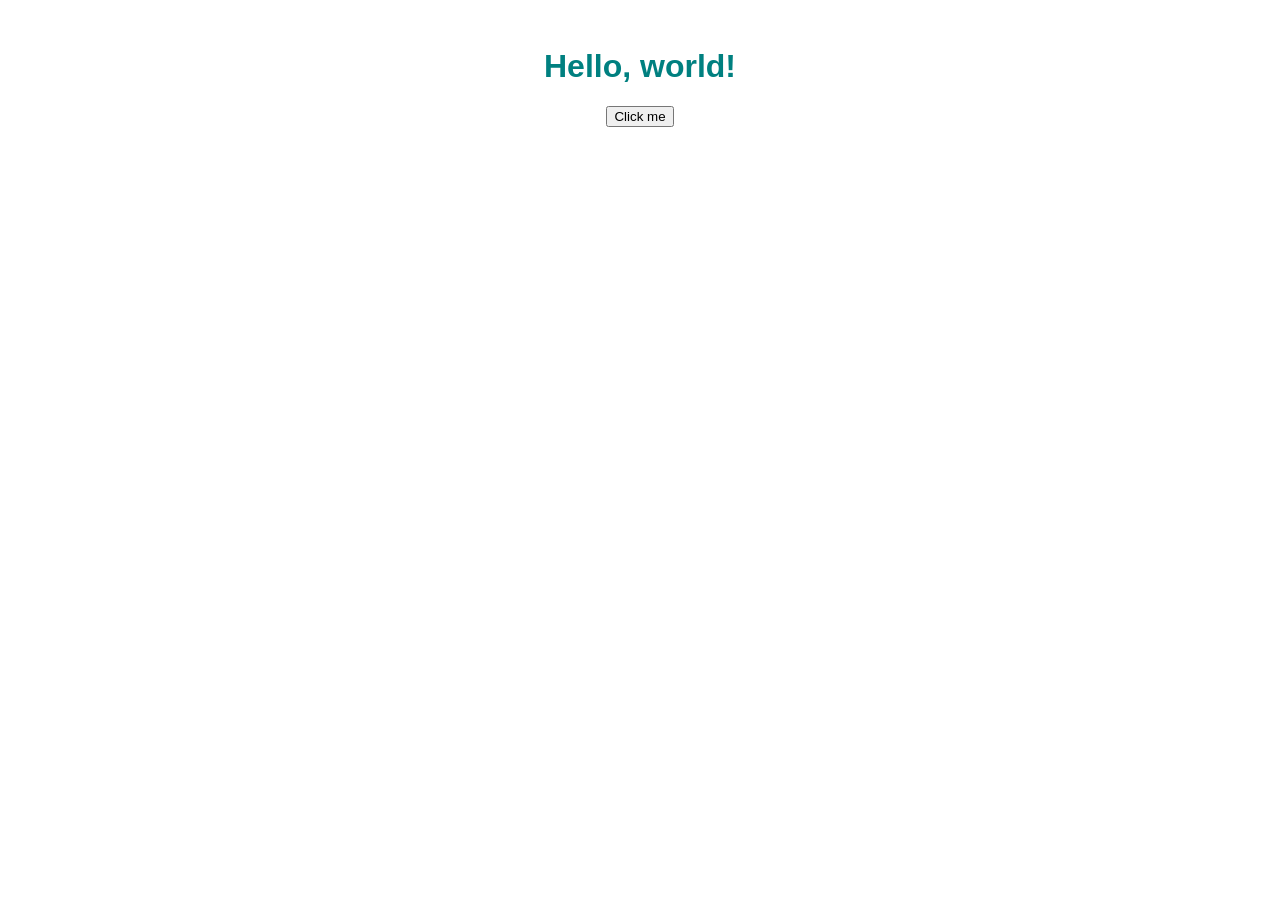
==== index.html @ bd636cb5 "Initial website" ====
<!DOCTYPE html>
<html lang="en">
<head>
  <meta charset="UTF-8" />
  <meta name="viewport" content="width=device-width, initial-scale=1" />
  <title>My First Site</title>
  <link rel="stylesheet" href="style.css" />
</head>
<body>
  <h1>Hello, world!</h1>
  <button id="btn">Click me</button>
  <script src="script.js"></script>
</body>
</html>
---- style.css ----
body { font-family: sans-serif; text-align: center; margin-top: 3rem; }
h1 { color: teal; }
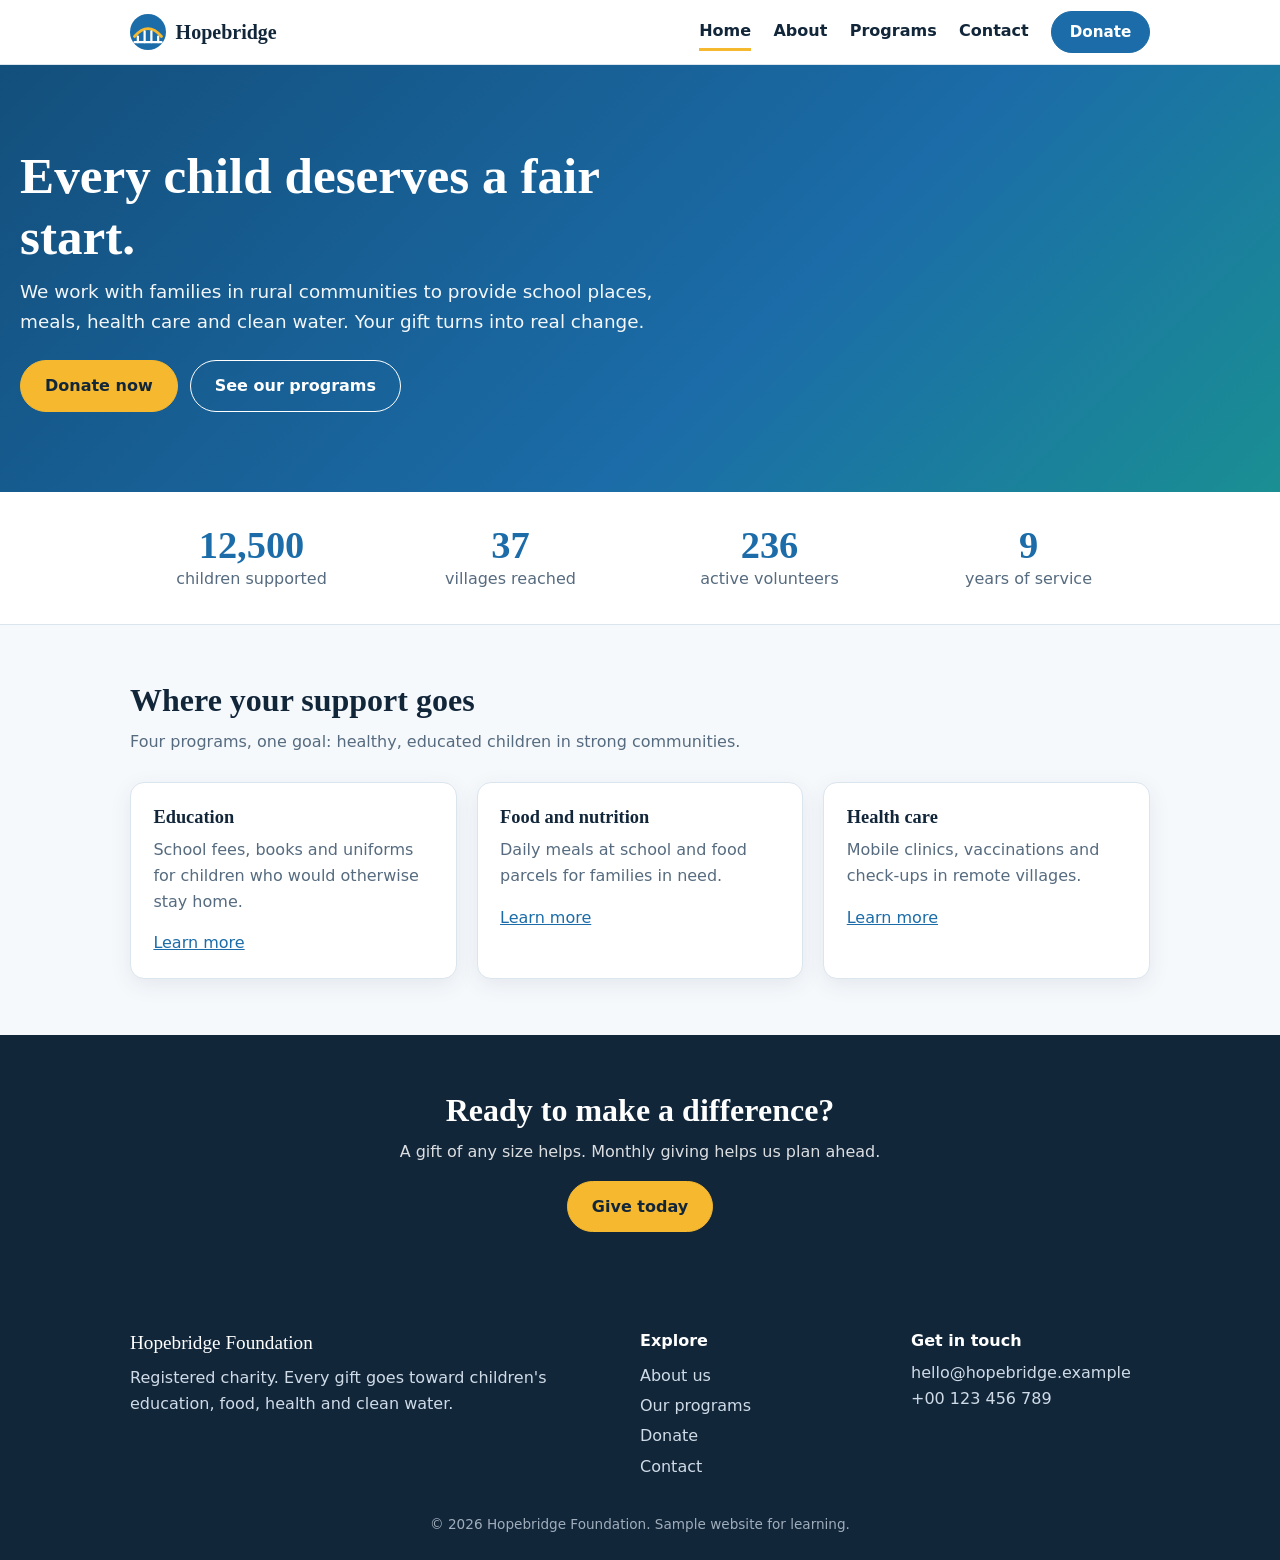
==== commit 9edfb323: "Updated website" ====
--- a/index.html
+++ b/index.html
@@ -3,12 +3,90 @@
 <head>
   <meta charset="UTF-8" />
   <meta name="viewport" content="width=device-width, initial-scale=1" />
-  <title>My First Site</title>
-  <link rel="stylesheet" href="style.css" />
+  <title>Home | Hopebridge Foundation</title>
+  <meta name="description" content="Hopebridge Foundation helps children and families get education, food, health care and clean water." />
+  <link rel="icon" href="images/logo.svg" type="image/svg+xml" />
+  <link rel="stylesheet" href="css/style.css" />
 </head>
 <body>
-  <h1>Hello, world!</h1>
-  <button id="btn">Click me</button>
-  <script src="script.js"></script>
+  <a class="skip" href="#main">Skip to content</a>
+  <header class="site-header">
+    <div class="wrap nav-bar">
+      <a class="brand" href="index.html"><img src="images/logo.svg" alt="" width="36" height="36" /><span>Hopebridge</span></a>
+      <button class="nav-toggle" type="button" aria-expanded="false" aria-controls="nav">Menu</button>
+      <nav id="nav" class="nav" aria-label="Main">
+        <a href="index.html" aria-current="page">Home</a>
+        <a href="about.html">About</a>
+        <a href="programs.html">Programs</a>
+        <a href="contact.html">Contact</a>
+        <a class="btn small" href="donate.html">Donate</a>
+      </nav>
+    </div>
+  </header>
+
+  <main id="main">
+    <section class="hero">
+      <div class="wrap hero-inner">
+        <h1>Every child deserves a fair start.</h1>
+        <p class="lead">We work with families in rural communities to provide school places, meals, health care and clean water. Your gift turns into real change.</p>
+        <div class="btn-row">
+          <a class="btn" href="donate.html">Donate now</a>
+          <a class="btn ghost" href="programs.html">See our programs</a>
+        </div>
+      </div>
+    </section>
+
+    <section class="stats" aria-label="Our impact">
+      <div class="wrap stat-grid">
+        <div><p class="stat-num" data-count="12500">0</p><p>children supported</p></div>
+        <div><p class="stat-num" data-count="38">0</p><p>villages reached</p></div>
+        <div><p class="stat-num" data-count="240">0</p><p>active volunteers</p></div>
+        <div><p class="stat-num" data-count="9">0</p><p>years of service</p></div>
+      </div>
+    </section>
+
+    <section class="section">
+      <div class="wrap">
+        <h2>Where your support goes</h2>
+        <p class="section-intro">Four programs, one goal: healthy, educated children in strong communities.</p>
+        <div class="card-grid">
+          <article class="card"><h3>Education</h3><p>School fees, books and uniforms for children who would otherwise stay home.</p><a href="programs.html#education">Learn more</a></article>
+          <article class="card"><h3>Food and nutrition</h3><p>Daily meals at school and food parcels for families in need.</p><a href="programs.html#food">Learn more</a></article>
+          <article class="card"><h3>Health care</h3><p>Mobile clinics, vaccinations and check-ups in remote villages.</p><a href="programs.html#health">Learn more</a></article>
+        </div>
+      </div>
+    </section>
+
+    <section class="cta">
+      <div class="wrap">
+        <h2>Ready to make a difference?</h2>
+        <p>A gift of any size helps. Monthly giving helps us plan ahead.</p>
+        <a class="btn sun" href="donate.html">Give today</a>
+      </div>
+    </section>
+  </main>
+
+  <footer class="site-footer">
+    <div class="wrap footer-grid">
+      <div>
+        <p class="footer-brand">Hopebridge Foundation</p>
+        <p>Registered charity. Every gift goes toward children's education, food, health and clean water.</p>
+      </div>
+      <div>
+        <p class="footer-title">Explore</p>
+        <a href="about.html">About us</a>
+        <a href="programs.html">Our programs</a>
+        <a href="donate.html">Donate</a>
+        <a href="contact.html">Contact</a>
+      </div>
+      <div>
+        <p class="footer-title">Get in touch</p>
+        <p>hello@hopebridge.example<br />+00 123 456 789</p>
+      </div>
+    </div>
+    <p class="copyright">&copy; <span id="year">2026</span> Hopebridge Foundation. Sample website for learning.</p>
+  </footer>
+
+  <script src="js/script.js"></script>
 </body>
-</html>+</html>
--- a/css/style.css
+++ b/css/style.css
@@ -0,0 +1,143 @@
+/* ---------- Theme colors (edit these to restyle the site) ---------- */
+:root {
+  --ink: #12263a;
+  --muted: #566b7f;
+  --bg: #f6f9fc;
+  --surface: #ffffff;
+  --line: #dbe5ee;
+  --blue: #1b6ca8;
+  --blue-dark: #134f7c;
+  --sun: #f5b82e;
+  --green: #2e8b57;
+  --teal: #1a8f93;
+  --radius: 14px;
+  --shadow: 0 6px 22px rgba(18, 38, 58, 0.08);
+  --font: "Segoe UI", system-ui, -apple-system, Roboto, sans-serif;
+  --font-display: Georgia, "Times New Roman", serif;
+}
+
+* { box-sizing: border-box; }
+html { scroll-behavior: smooth; }
+body { margin: 0; font-family: var(--font); color: var(--ink); background: var(--bg); line-height: 1.6; }
+img { max-width: 100%; }
+a { color: var(--blue); }
+h1, h2, h3 { font-family: var(--font-display); line-height: 1.2; margin: 0 0 0.6rem; }
+h1 { font-size: clamp(2rem, 5vw, 3.2rem); }
+h2 { font-size: clamp(1.5rem, 3.5vw, 2rem); }
+h3 { font-size: 1.15rem; }
+p { margin: 0 0 1rem; }
+:focus-visible { outline: 3px solid var(--sun); outline-offset: 2px; }
+
+.wrap { max-width: 1060px; margin: 0 auto; padding: 0 1.25rem; }
+.narrow { max-width: 640px; }
+.skip { position: absolute; left: -999px; top: 0; background: var(--sun); color: var(--ink); padding: 0.5rem 1rem; z-index: 100; }
+.skip:focus { left: 0; }
+
+/* ---------- Header / nav ---------- */
+.site-header { background: var(--surface); border-bottom: 1px solid var(--line); position: sticky; top: 0; z-index: 50; }
+.nav-bar { display: flex; align-items: center; justify-content: space-between; min-height: 64px; }
+.brand { display: flex; align-items: center; gap: 0.6rem; font-family: var(--font-display); font-weight: 700; font-size: 1.25rem; color: var(--ink); text-decoration: none; }
+.nav { display: flex; align-items: center; gap: 1.4rem; }
+.nav a { color: var(--ink); text-decoration: none; font-weight: 600; padding: 0.3rem 0; border-bottom: 3px solid transparent; }
+.nav a:hover, .nav a[aria-current="page"] { border-bottom-color: var(--sun); }
+.nav a.btn { border-bottom: 1px solid var(--blue); color: #fff; padding: 0.5rem 1.1rem; }
+.nav-toggle { display: none; font: inherit; font-weight: 600; background: none; border: 1px solid var(--line); border-radius: 10px; padding: 0.4rem 0.9rem; cursor: pointer; color: var(--ink); }
+
+/* ---------- Buttons ---------- */
+.btn { display: inline-block; font: inherit; font-weight: 700; text-decoration: none; text-align: center; background: var(--blue); color: #fff; border: 1px solid var(--blue); border-radius: 999px; padding: 0.75rem 1.5rem; cursor: pointer; }
+.btn:hover { background: var(--blue-dark); border-color: var(--blue-dark); }
+.btn.small { padding: 0.5rem 1.1rem; font-size: 0.95rem; }
+.btn.ghost { background: transparent; color: var(--blue); }
+.btn.ghost:hover { background: var(--blue); color: #fff; }
+.btn.sun { background: var(--sun); border-color: var(--sun); color: var(--ink); }
+.btn.sun:hover { background: #ffc94d; border-color: #ffc94d; }
+.btn-row { display: flex; flex-wrap: wrap; gap: 0.75rem; }
+
+/* ---------- Hero / page heads ---------- */
+.hero { background: linear-gradient(135deg, var(--blue-dark), var(--blue) 60%, var(--teal)); color: #fff; padding: 5rem 0; }
+.hero-inner { max-width: 720px; margin: 0; }
+.hero .lead { font-size: 1.15rem; opacity: 0.95; margin-bottom: 1.5rem; }
+.hero .btn { background: var(--sun); border-color: var(--sun); color: var(--ink); }
+.hero .btn.ghost { background: transparent; border-color: #fff; color: #fff; }
+.hero .btn.ghost:hover { background: #fff; color: var(--blue-dark); }
+.page-head { background: linear-gradient(135deg, var(--blue-dark), var(--blue)); color: #fff; padding: 3rem 0; }
+.page-head .lead { max-width: 640px; margin: 0; opacity: 0.95; }
+
+/* ---------- Sections ---------- */
+.section { padding: 3.5rem 0; }
+.section.alt { background: #eaf1f7; }
+.section-intro { color: var(--muted); margin-bottom: 1.75rem; }
+.two-col { display: grid; grid-template-columns: 1.4fr 1fr; gap: 2.5rem; align-items: start; }
+
+.stats { background: var(--surface); border-bottom: 1px solid var(--line); }
+.stat-grid { display: grid; grid-template-columns: repeat(4, 1fr); gap: 1rem; text-align: center; padding: 2rem 1.25rem; }
+.stat-num { font-family: var(--font-display); font-size: 2.4rem; font-weight: 700; color: var(--blue); margin: 0; line-height: 1.1; }
+.stat-grid p:last-child { margin: 0; color: var(--muted); }
+
+.card-grid { display: grid; grid-template-columns: repeat(3, 1fr); gap: 1.25rem; }
+.card-grid.four { grid-template-columns: repeat(4, 1fr); }
+.card { background: var(--surface); border: 1px solid var(--line); border-radius: var(--radius); box-shadow: var(--shadow); padding: 1.4rem; }
+.card p { color: var(--muted); }
+.person { text-align: center; }
+.person p { margin: 0; }
+.avatar { width: 72px; height: 72px; margin: 0 auto 0.8rem; border-radius: 50%; background: var(--sun); color: var(--ink); display: grid; place-items: center; font-weight: 800; font-size: 1.2rem; }
+
+.panel { background: var(--surface); border: 1px solid var(--line); border-left: 5px solid var(--sun); border-radius: var(--radius); padding: 1.4rem; }
+.panel h3:not(:first-child) { margin-top: 1rem; }
+.panel p { color: var(--muted); }
+
+.cta { background: var(--ink); color: #fff; text-align: center; padding: 3.5rem 0; }
+.cta p { opacity: 0.85; }
+
+/* ---------- Programs ---------- */
+.program-list { display: grid; gap: 1.5rem; }
+.program { background: var(--surface); border: 1px solid var(--line); border-left-width: 8px; border-radius: var(--radius); box-shadow: var(--shadow); padding: 1.6rem; scroll-margin-top: 90px; }
+.program ul { padding-left: 1.2rem; margin: 0 0 1.2rem; color: var(--muted); }
+.p-blue { border-left-color: var(--blue); }
+.p-sun { border-left-color: var(--sun); }
+.p-green { border-left-color: var(--green); }
+.p-teal { border-left-color: var(--teal); }
+
+/* ---------- Forms ---------- */
+.form { background: var(--surface); border: 1px solid var(--line); border-radius: var(--radius); box-shadow: var(--shadow); padding: 1.5rem; }
+fieldset { border: 0; padding: 0; margin: 0 0 1.2rem; }
+legend { font-weight: 700; margin-bottom: 0.5rem; padding: 0; }
+.field { margin-bottom: 1rem; }
+label { display: block; font-weight: 600; margin-bottom: 0.3rem; }
+input[type="text"], input[type="email"], input[type="number"], select, textarea {
+  width: 100%; font: inherit; color: var(--ink); background: #fff; border: 1px solid #b9c8d6; border-radius: 10px; padding: 0.65rem 0.75rem;
+}
+input.invalid, select.invalid, textarea.invalid { border-color: #b3261e; }
+.error { color: #b3261e; font-size: 0.85rem; margin: 0.25rem 0 0; min-height: 1.1em; }
+.choice-row { display: flex; gap: 0.75rem; flex-wrap: wrap; }
+.choice { display: inline-flex; align-items: center; gap: 0.4rem; border: 1px solid var(--line); border-radius: 999px; padding: 0.45rem 1rem; cursor: pointer; margin: 0; }
+.amounts { display: grid; grid-template-columns: repeat(4, 1fr); gap: 0.6rem; margin-bottom: 1rem; }
+.amount { font: inherit; font-weight: 700; padding: 0.7rem; background: #fff; color: var(--ink); border: 2px solid var(--line); border-radius: 12px; cursor: pointer; }
+.amount:hover { border-color: var(--blue); }
+.amount[aria-pressed="true"] { background: var(--blue); border-color: var(--blue); color: #fff; }
+.summary { background: #eaf1f7; border-radius: 10px; padding: 0.75rem 1rem; font-weight: 600; }
+.note { font-size: 0.85rem; color: var(--muted); margin: 0.9rem 0 0; }
+.success { background: #e8f5ee; border: 1px solid #b7dfc7; border-radius: var(--radius); padding: 1.6rem; }
+.success[hidden], [hidden] { display: none; }
+
+/* ---------- Footer ---------- */
+.site-footer { background: var(--ink); color: #cfdbe7; padding: 2.5rem 0 1.5rem; }
+.site-footer a { display: block; color: #cfdbe7; text-decoration: none; padding: 0.15rem 0; }
+.site-footer a:hover { color: var(--sun); }
+.footer-grid { display: grid; grid-template-columns: 2fr 1fr 1fr; gap: 2rem; }
+.footer-brand { font-family: var(--font-display); font-size: 1.2rem; color: #fff; margin-bottom: 0.4rem; }
+.footer-title { color: #fff; font-weight: 700; margin-bottom: 0.4rem; }
+.copyright { text-align: center; font-size: 0.85rem; margin: 2rem 0 0; opacity: 0.75; }
+
+/* ---------- Mobile ---------- */
+@media (max-width: 800px) {
+  .nav-toggle { display: block; }
+  .nav { display: none; position: absolute; left: 0; right: 0; top: 64px; background: var(--surface); flex-direction: column; align-items: flex-start; gap: 0.6rem; padding: 1rem 1.25rem 1.25rem; border-bottom: 1px solid var(--line); }
+  .nav.open { display: flex; }
+  .two-col, .footer-grid { grid-template-columns: 1fr; }
+  .card-grid, .card-grid.four { grid-template-columns: 1fr; }
+  .stat-grid { grid-template-columns: repeat(2, 1fr); }
+  .hero { padding: 3.5rem 0; }
+}
+@media (max-width: 420px) { .amounts { grid-template-columns: repeat(2, 1fr); } }
+@media (prefers-reduced-motion: reduce) { html { scroll-behavior: auto; } }
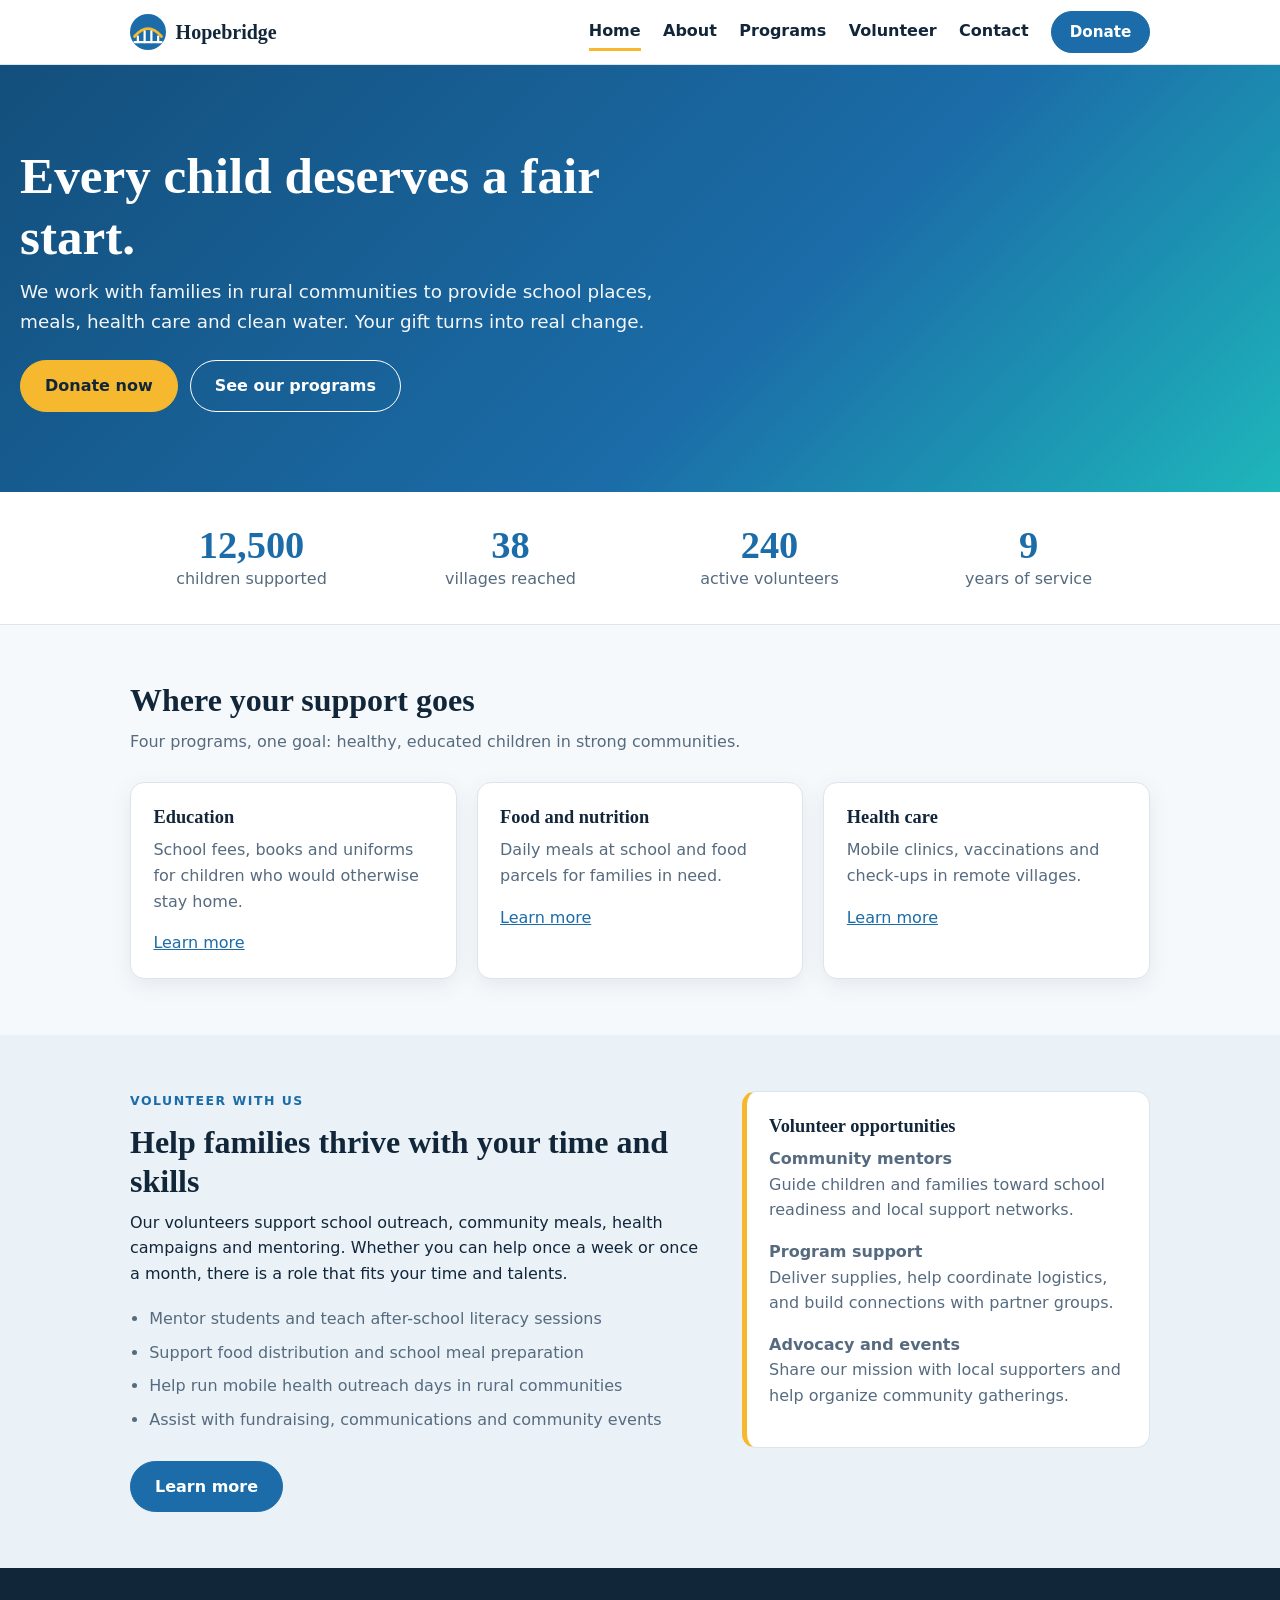
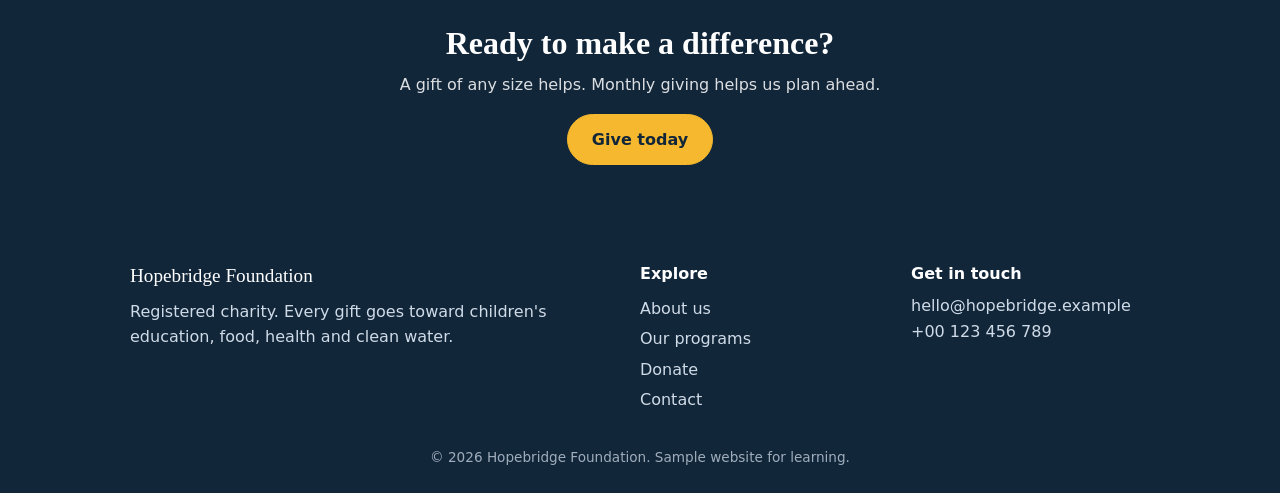
==== commit 2a226f57: "Updated website" ====
--- a/index.html
+++ b/index.html
@@ -18,6 +18,7 @@
         <a href="index.html" aria-current="page">Home</a>
         <a href="about.html">About</a>
         <a href="programs.html">Programs</a>
+        <a href="volunteer.html">Volunteer</a>
         <a href="contact.html">Contact</a>
         <a class="btn small" href="donate.html">Donate</a>
       </nav>
@@ -57,6 +58,29 @@
       </div>
     </section>
 
+    <section class="section alt volunteer-section">
+      <div class="wrap two-col">
+        <div>
+          <p class="eyebrow">Volunteer with us</p>
+          <h2>Help families thrive with your time and skills</h2>
+          <p>Our volunteers support school outreach, community meals, health campaigns and mentoring. Whether you can help once a week or once a month, there is a role that fits your time and talents.</p>
+          <ul class="check-list">
+            <li>Mentor students and teach after-school literacy sessions</li>
+            <li>Support food distribution and school meal preparation</li>
+            <li>Help run mobile health outreach days in rural communities</li>
+            <li>Assist with fundraising, communications and community events</li>
+          </ul>
+          <a class="btn" href="volunteer.html">Learn more</a>
+        </div>
+        <div class="panel volunteer-panel">
+          <h3>Volunteer opportunities</h3>
+          <p><strong>Community mentors</strong><br />Guide children and families toward school readiness and local support networks.</p>
+          <p><strong>Program support</strong><br />Deliver supplies, help coordinate logistics, and build connections with partner groups.</p>
+          <p><strong>Advocacy and events</strong><br />Share our mission with local supporters and help organize community gatherings.</p>
+        </div>
+      </div>
+    </section>
+
     <section class="cta">
       <div class="wrap">
         <h2>Ready to make a difference?</h2>
--- a/css/style.css
+++ b/css/style.css
@@ -9,7 +9,7 @@
   --blue-dark: #134f7c;
   --sun: #f5b82e;
   --green: #2e8b57;
-  --teal: #1a8f93;
+  --teal: #1eb6bb;
   --radius: 14px;
   --shadow: 0 6px 22px rgba(18, 38, 58, 0.08);
   --font: "Segoe UI", system-ui, -apple-system, Roboto, sans-serif;
@@ -68,6 +68,11 @@
 .section.alt { background: #eaf1f7; }
 .section-intro { color: var(--muted); margin-bottom: 1.75rem; }
 .two-col { display: grid; grid-template-columns: 1.4fr 1fr; gap: 2.5rem; align-items: start; }
+.eyebrow { text-transform: uppercase; letter-spacing: 0.12em; font-weight: 700; font-size: 0.78rem; color: var(--blue); margin-bottom: 0.75rem; }
+.check-list { margin: 1.25rem 0 1.75rem; padding-left: 1.2rem; color: var(--muted); }
+.check-list li + li { margin-top: 0.5rem; }
+.volunteer-panel { background: #fff; }
+.volunteer-section { scroll-margin-top: 90px; }
 
 .stats { background: var(--surface); border-bottom: 1px solid var(--line); }
 .stat-grid { display: grid; grid-template-columns: repeat(4, 1fr); gap: 1rem; text-align: center; padding: 2rem 1.25rem; }
@@ -75,6 +80,7 @@
 .stat-grid p:last-child { margin: 0; color: var(--muted); }
 
 .card-grid { display: grid; grid-template-columns: repeat(3, 1fr); gap: 1.25rem; }
+.card-grid.three { grid-template-columns: repeat(3, 1fr); }
 .card-grid.four { grid-template-columns: repeat(4, 1fr); }
 .card { background: var(--surface); border: 1px solid var(--line); border-radius: var(--radius); box-shadow: var(--shadow); padding: 1.4rem; }
 .card p { color: var(--muted); }
@@ -141,3 +147,7 @@
 }
 @media (max-width: 420px) { .amounts { grid-template-columns: repeat(2, 1fr); } }
 @media (prefers-reduced-motion: reduce) { html { scroll-behavior: auto; } }
+
+@view-transition {
+  navigation: auto;
+}
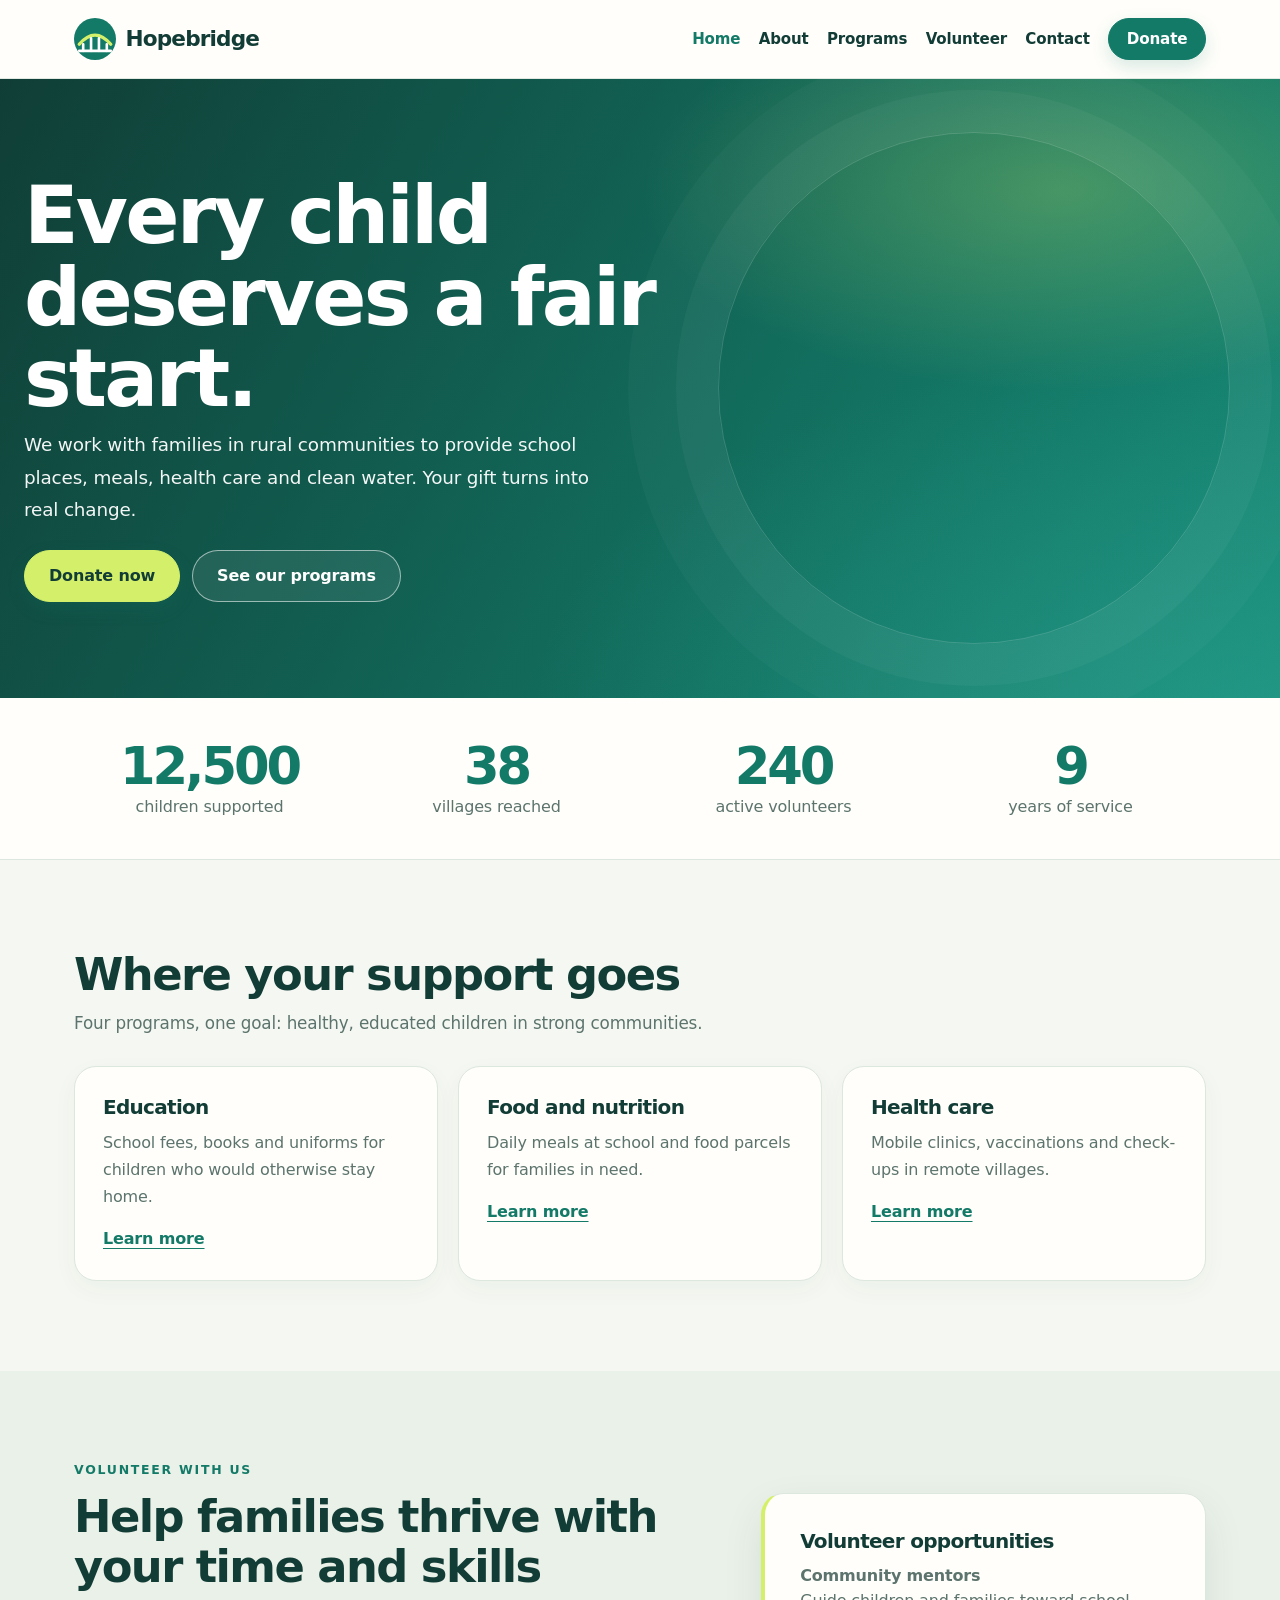
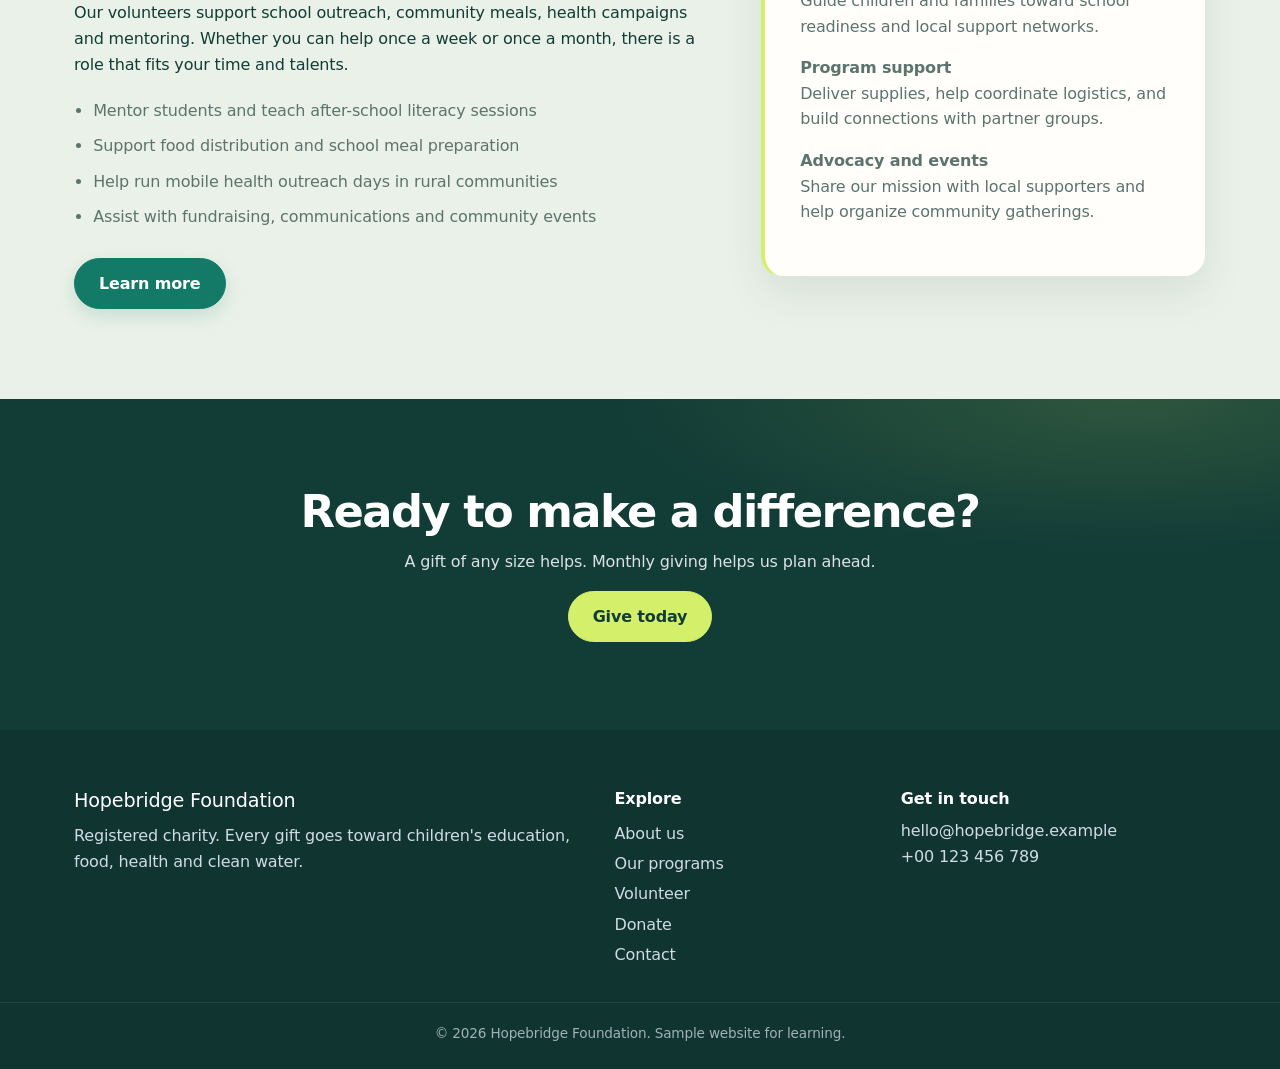
==== commit 6445d63c: "Updated website" ====
--- a/index.html
+++ b/index.html
@@ -100,6 +100,7 @@
         <p class="footer-title">Explore</p>
         <a href="about.html">About us</a>
         <a href="programs.html">Our programs</a>
+        <a href="volunteer.html">Volunteer</a>
         <a href="donate.html">Donate</a>
         <a href="contact.html">Contact</a>
       </div>
--- a/css/style.css
+++ b/css/style.css
@@ -19,7 +19,12 @@
 * { box-sizing: border-box; }
 html { scroll-behavior: smooth; }
 body { margin: 0; font-family: var(--font); color: var(--ink); background: var(--bg); line-height: 1.6; }
+main { display: block; }
 img { max-width: 100%; }
+@keyframes pageFadeIn { from { opacity: 0; transform: translateY(18px); } to { opacity: 1; transform: translateY(0); } }
+@keyframes pageFadeOut { from { opacity: 1; transform: translateY(0); } to { opacity: 0; transform: translateY(-12px); } }
+.page-leave { animation: pageFadeOut 0.22s ease forwards; }
+.page-enter { animation: pageFadeIn 0.28s ease forwards; }
 a { color: var(--blue); }
 h1, h2, h3 { font-family: var(--font-display); line-height: 1.2; margin: 0 0 0.6rem; }
 h1 { font-size: clamp(2rem, 5vw, 3.2rem); }
@@ -150,4 +155,303 @@
 
 @view-transition {
   navigation: auto;
-}+}
+
+/* ---------- Modern Hopebridge theme ---------- */
+:root {
+  --ink: #123c36;
+  --muted: #5c746d;
+  --bg: #f5f8f2;
+  --surface: #fffefa;
+  --line: #dce7de;
+  --blue: #137a68;
+  --blue-dark: #0e5c50;
+  --sun: #d4f06a;
+  --green: #368c63;
+  --teal: #31a998;
+  --radius: 22px;
+  --shadow: 0 16px 42px rgba(18, 60, 54, 0.09);
+  --font: "Segoe UI", system-ui, -apple-system, Roboto, sans-serif;
+  --font-display: "Segoe UI", system-ui, -apple-system, Roboto, sans-serif;
+}
+
+body {
+  background: var(--bg);
+  letter-spacing: -0.01em;
+}
+
+h1, h2, h3 { letter-spacing: -0.035em; }
+h1 { font-size: clamp(2.7rem, 6.4vw, 5rem); line-height: 1.02; }
+h2 { font-size: clamp(1.8rem, 4vw, 2.8rem); line-height: 1.1; }
+h3 { font-size: 1.25rem; }
+
+.wrap { max-width: 1180px; padding-right: 1.5rem; padding-left: 1.5rem; }
+.site-header {
+  background: rgba(255, 254, 250, 0.94);
+  border-bottom-color: rgba(220, 231, 222, 0.85);
+  backdrop-filter: blur(16px);
+}
+.nav-bar { min-height: 78px; }
+.brand { font-size: 1.35rem; letter-spacing: -0.04em; }
+.brand img { width: 42px; height: 42px; }
+.nav { gap: 1.15rem; }
+.nav a {
+  font-size: 0.94rem;
+  transition: color 160ms ease, border-color 160ms ease, background 160ms ease;
+}
+.nav a:not(.btn):hover,
+.nav a[aria-current="page"]:not(.btn) {
+  color: var(--blue);
+  border-bottom-color: var(--blue);
+}
+.nav a.btn,
+.btn {
+  border: 1px solid var(--blue);
+  border-radius: 999px;
+  box-shadow: 0 7px 18px rgba(19, 122, 104, 0.16);
+  transition: transform 160ms ease, background 160ms ease, box-shadow 160ms ease;
+}
+.btn:hover {
+  transform: translateY(-2px);
+  box-shadow: 0 11px 24px rgba(19, 122, 104, 0.22);
+}
+.btn.small { padding: 0.62rem 1.2rem; }
+.btn.ghost { box-shadow: none; }
+.btn.sun { color: var(--ink); box-shadow: none; }
+.nav a.btn { color: #fff; }
+.nav-toggle { border-radius: 999px; }
+
+.hero {
+  position: relative;
+  overflow: hidden;
+  isolation: isolate;
+  min-height: 510px;
+  display: flex;
+  align-items: center;
+  padding: 6rem 0;
+  background:
+    radial-gradient(ellipse at 83% 18%, rgba(212, 240, 106, 0.27), transparent 28%),
+    radial-gradient(ellipse at 96% 100%, rgba(49, 169, 152, 0.42), transparent 40%),
+    linear-gradient(120deg, #103e36 0%, #126d5d 58%, #168a76 100%);
+}
+.hero::after {
+  content: "";
+  position: absolute;
+  z-index: -1;
+  width: min(42vw, 510px);
+  aspect-ratio: 1;
+  right: max(3vw, calc((100vw - 1180px) / 2));
+  top: 50%;
+  border: 1px solid rgba(255, 255, 255, 0.17);
+  border-radius: 50%;
+  box-shadow: 0 0 0 42px rgba(255, 255, 255, 0.035), 0 0 0 90px rgba(255, 255, 255, 0.025);
+  transform: translateY(-50%);
+}
+.hero-inner { max-width: 690px; margin: 0; }
+.hero h1 { max-width: 680px; }
+.hero .lead { max-width: 590px; font-size: 1.15rem; line-height: 1.75; }
+.hero .btn { color: var(--ink); background: var(--sun); border-color: var(--sun); }
+.hero .btn.ghost { background: rgba(255, 255, 255, 0.08); border-color: rgba(255, 255, 255, 0.55); color: #fff; }
+.hero .btn.ghost:hover { background: #fff; color: var(--blue-dark); }
+.page-head {
+  position: relative;
+  overflow: hidden;
+  padding: 4rem 0;
+  background:
+    radial-gradient(ellipse at 90% 20%, rgba(212, 240, 106, 0.19), transparent 28%),
+    linear-gradient(120deg, #103e36, #137a68);
+}
+.page-head h1 { font-size: clamp(2.5rem, 5.5vw, 4.2rem); }
+.page-head .lead { line-height: 1.75; }
+
+.section { padding: clamp(3.5rem, 7vw, 6rem) 0; }
+.section.alt { background: #eaf1e8; }
+.section-intro { max-width: 650px; font-size: 1.05rem; line-height: 1.75; }
+.two-col { gap: clamp(2rem, 5vw, 4.5rem); align-items: center; }
+.eyebrow { color: var(--blue); letter-spacing: 0.14em; }
+.check-list { line-height: 1.7; }
+
+.stats { background: var(--surface); border-bottom: 1px solid var(--line); }
+.stat-grid { padding-top: 2.5rem; padding-bottom: 2.5rem; }
+.stat-num { color: var(--blue); font-size: clamp(2.4rem, 4vw, 3.3rem); letter-spacing: -0.06em; }
+
+.card-grid { gap: 1.25rem; }
+.card {
+  border-radius: var(--radius);
+  padding: 1.75rem;
+  box-shadow: 0 8px 24px rgba(18, 60, 54, 0.045);
+  transition: transform 180ms ease, box-shadow 180ms ease, border-color 180ms ease;
+}
+.card:hover { transform: translateY(-5px); box-shadow: var(--shadow); border-color: #bfd4c5; }
+.card h3 { color: var(--ink); }
+.card p { line-height: 1.7; }
+.card a { font-weight: 700; text-decoration-thickness: 1px; text-underline-offset: 4px; }
+.panel {
+  border: 1px solid var(--line);
+  border-left: 4px solid var(--sun);
+  border-radius: var(--radius);
+  padding: clamp(1.5rem, 3vw, 2.2rem);
+  box-shadow: var(--shadow);
+}
+.volunteer-panel { background: var(--surface); }
+
+.cta {
+  padding: clamp(3.5rem, 7vw, 5.5rem) 0;
+  background:
+    radial-gradient(ellipse at 88% 0%, rgba(212, 240, 106, 0.14), transparent 32%),
+    var(--ink);
+}
+.cta h2 { max-width: 700px; margin-right: auto; margin-left: auto; }
+.cta p { margin-top: 0.8rem; }
+
+.program-list { gap: 1.25rem; }
+.program {
+  border: 1px solid var(--line);
+  border-left-width: 5px;
+  border-radius: var(--radius);
+  padding: clamp(1.5rem, 3vw, 2.25rem);
+}
+.program ul { line-height: 1.8; }
+
+.form { border-radius: var(--radius); padding: clamp(1.5rem, 4vw, 2.25rem); }
+input[type="text"], input[type="email"], input[type="number"], select, textarea {
+  border-color: #c8d7cd;
+  border-radius: 12px;
+  padding: 0.8rem 0.9rem;
+}
+input:focus, select:focus, textarea:focus { border-color: var(--blue); outline: 3px solid rgba(19, 122, 104, 0.13); }
+.choice { border-radius: 999px; }
+.amount { border-radius: 14px; }
+.summary { background: #eaf1e8; border-radius: 12px; }
+
+.site-footer { background: #10342f; padding-top: 3.5rem; }
+.site-footer a { transition: color 160ms ease; }
+.site-footer a:hover { color: var(--sun); }
+.footer-grid { grid-template-columns: 2fr 1fr 1.2fr; }
+.copyright { border-top: 1px solid rgba(255, 255, 255, 0.12); padding-top: 1.25rem; }
+
+@media (max-width: 800px) {
+  .wrap { padding-right: 1.25rem; padding-left: 1.25rem; }
+  .nav-bar { min-height: 70px; }
+  .nav {
+    top: 70px;
+    gap: 0.35rem;
+    padding: 1rem 1.25rem 1.4rem;
+    box-shadow: 0 16px 24px rgba(18, 60, 54, 0.08);
+  }
+  .nav a { padding: 0.55rem 0; }
+  .nav a.btn { margin-top: 0.25rem; padding: 0.62rem 1.2rem; }
+  .hero { min-height: 430px; padding: 4.5rem 0; }
+  .hero::after { width: 52vw; right: -15vw; opacity: 0.7; }
+  .card-grid, .card-grid.three, .card-grid.four { grid-template-columns: 1fr; }
+  .footer-grid { grid-template-columns: 1fr; }
+}
+
+@media (max-width: 420px) {
+  .hero { min-height: 390px; }
+  .hero .btn-row { align-items: stretch; flex-direction: column; }
+  .hero .btn-row .btn { width: 100%; }
+}
+
+@media (prefers-reduced-motion: reduce) {
+  *, *::before, *::after { scroll-behavior: auto !important; animation-duration: 0.01ms !important; transition-duration: 0.01ms !important; }
+}
+
+html {
+    scroll-behavior: smooth;
+}
+
+.page-container {
+    overflow: hidden;
+}
+
+.page-section {
+    min-height: 100vh;
+    transition: transform 0.6s ease, opacity 0.6s ease;
+}
+
+nav {
+    display: flex;
+    gap: 30px;
+}
+
+nav a {
+    position: relative;
+    text-decoration: none;
+    color: #333;
+    padding: 10px 0;
+}
+
+/* Underline */
+nav a::after {
+    content: "";
+    position: absolute;
+    left: 0;
+    bottom: 0;
+    width: 0;
+    height: 3px;
+    background: currentColor;
+    transition: width 0.35s ease;
+}
+
+/* Hover */
+nav a:hover::after {
+    width: 100%;
+}
+
+/* Active page */
+nav a.active::after {
+    width: 100%;
+}
+
+.navbar {
+    position: relative;
+    display: flex;
+    gap: 30px;
+}
+
+.navbar a {
+    position: relative;
+    padding: 10px 0;
+    text-decoration: none;
+    color: #333;
+}
+
+.nav-indicator {
+    position: absolute;
+    bottom: 0;
+    left: 0;
+    height: 3px;
+    width: 50px;
+    background: #000;
+    transition: left 0.4s ease, width 0.4s ease;
+}
+
+/* Animated underline for the current navigation item and hover state. */
+.site-header .nav a:not(.btn) {
+  position: relative;
+  border-bottom: 0;
+  padding: 0.3rem 0;
+}
+
+.site-header .nav a:not(.btn)::after {
+  content: "";
+  position: absolute;
+  left: 0;
+  right: 0;
+  bottom: -2px;
+  height: 2px;
+  background: currentColor;
+  opacity: 0;
+  transform: scaleX(0);
+  transform-origin: left;
+  transition: transform 0.35s ease, opacity 0.2s ease;
+}
+
+.site-header .nav a:not(.btn):hover::after,
+.site-header .nav a[aria-current="page"]:not(.btn)::after {
+  opacity: 1;
+  transform: scaleX(1);
+}
+
+.site-header .nav a.btn::after { display: none; }
